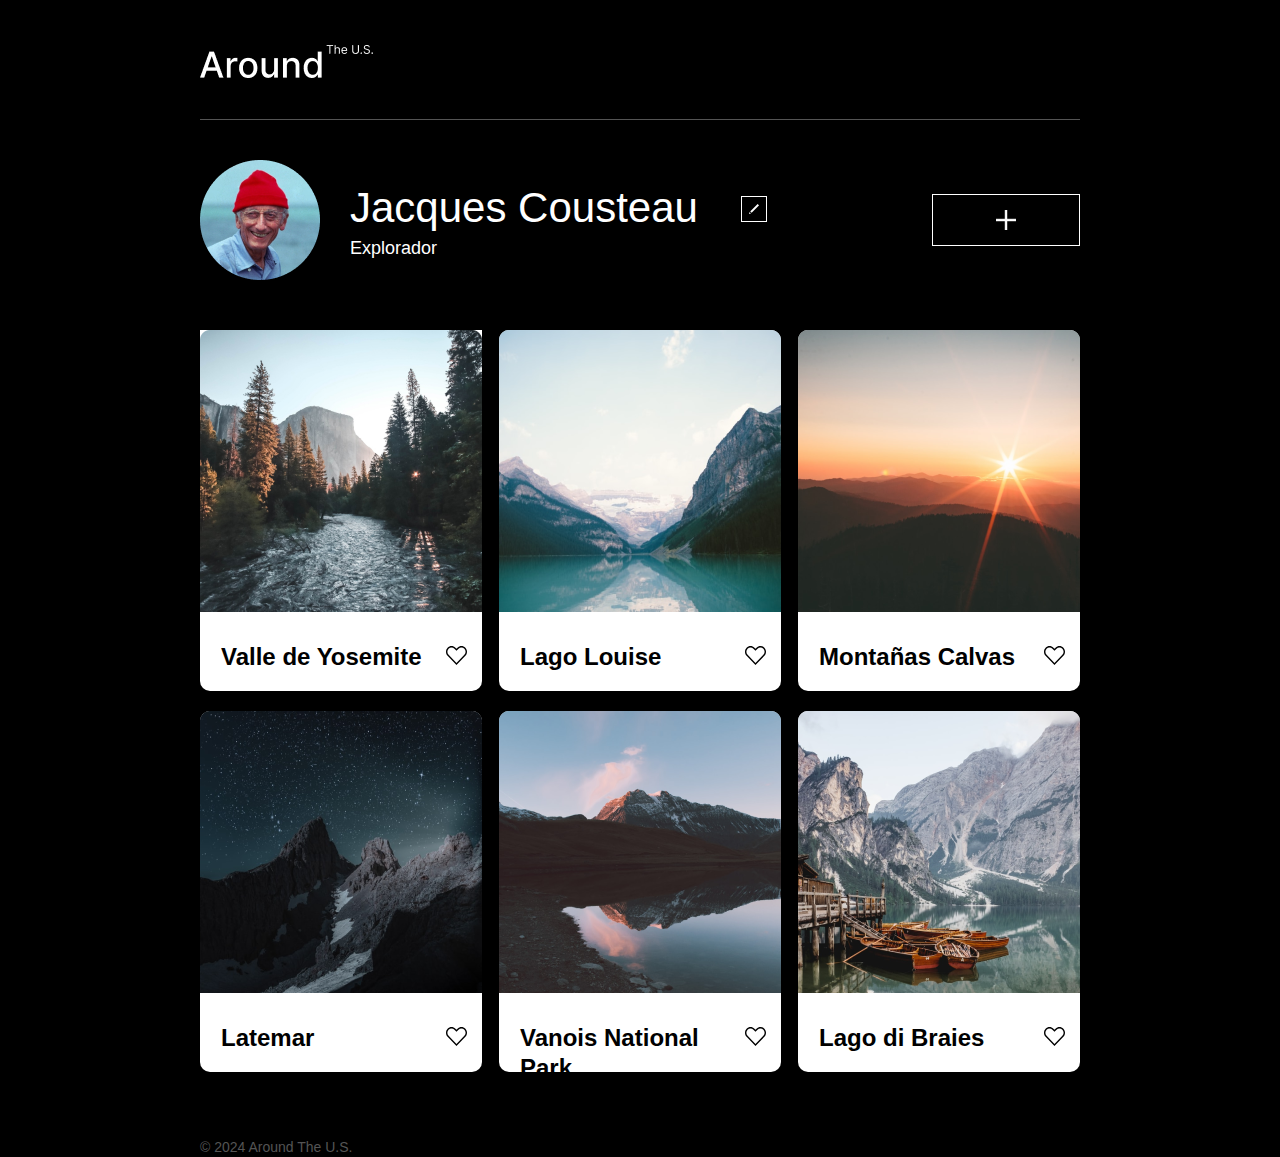
==== index.html @ 4e61b041 "Primer commit de mi proyecto Around the US" ====
<!DOCTYPE html>
<html lang="es">
  <head>
    <meta charset="UTF-8" />
    <meta name="viewport" content="width=device-width, initial-scale=1.0" />
    <title>Alrededor de los EE.UU.</title>
    <meta
      name="description"
      content="Página interactiva en la que los usuarios pueden añadir, eliminar o dar me gusta a las fotos."
    />
    <meta name="author" content="Eduardo Justo" />
    <meta
      name="keywords"
      content="html, css, javascript, fotografía, ciudades, arte, USA, landscape, like, photo"
    />
    <link rel="stylesheet" href="./pages/index.css" />
  </head>

  <body class="page">
    <div class="popup popup__container">
      <form class="popup__form form">
        <img
          class="popup__close"
          src="./images/close.svg"
          alt="ícono cerrar ventana"
        />
        <h1 class="form__title">Editar perfil</h1>
        <input
          class="form__input-name"
          type="text"
          placeholder="Nombre"
          value="Jacques Cousteau"
        />
        <input
          class="form__input-about"
          type="text"
          placeholder="Acerca de mi"
          value="Explorador"
        />
        <input type="submit" class="form__submit" value="Guardar" />
      </form>
    </div>

    <header class="header">
      <img src="./images/Title_Vector.png" alt="Logo" class="header__logo" />
    </header>

    <main class="content">
      <section class="profile">
        <img src="./images/Avatar.png" alt="Avatar" class="profile__avatar" />
        <div class="profile__info">
          <div class="profile__headline">
            <h2 class="profile__title">Jacques Cousteau</h2>
            <div class="profile__edit-button"></div>
          </div>
          <h3 class="profile__subtitle">Explorador</h3>
        </div>

        <div class="profile__add-button"></div>
      </section>

      <section class="elements">
        <div class="element">
          <img
            class="element__image"
            src="./images/Yosemite_Valley.jpg"
            alt="Valle de Yosemite"
          />
          <div class="element__footer">
            <h4 class="element__title element__block">Valle de Yosemite</h4>
            <div class="element__like"></div>
          </div>
        </div>

        <div class="element">
          <img
            class="element__image"
            src="./images/Louise.png"
            alt="Lago Louise"
          />

          <div class="element__footer">
            <h4 class="element__title block">Lago Louise</h4>
            <div class="element__like"></div>
          </div>
        </div>

        <div class="element">
          <img
            class="element__image"
            src="./images/Calvas.png"
            alt="Montañas Calvas"
          />

          <div class="element__footer">
            <h4 class="element__title block">Montañas Calvas</h4>
            <div class="element__like"></div>
          </div>
        </div>

        <div class="element">
          <img
            class="element__image"
            src="./images/Latemar.png"
            alt="imagen de Latemar"
          />
          <div class="element__footer">
            <h4 class="element__title block">Latemar</h4>
            <div class="element__like"></div>
          </div>
        </div>

        <div class="element">
          <img
            class="element__image"
            src="./images/Vanois_National.png"
            alt="Parque Nacional de Vanois"
          />

          <div class="element__footer">
            <h4 class="element__title block">Vanois National Park</h4>
            <div class="element__like"></div>
          </div>
        </div>

        <div class="element">
          <img
            class="element__image"
            src="./images/Lago_di_Braies.png"
            alt="Lago de Braies"
          />

          <div class="element__footer">
            <h4 class="element__title">Lago di Braies</h4>
            <div class="element__like"></div>
          </div>
        </div>
      </section>
    </main>

    <footer class="footer">
      <p class="footer__copyright">© 2024 Around The U.S.</p>
    </footer>

    <script src="./scripts/index.js"></script>
  </body>
</html>
---- pages/index.css ----
@import url(../vendor/normalize.css);
@import url(../blocks/page.css);
@import url(../blocks/popup.css);
@import url(../blocks/header.css);
@import url(../blocks/profile.css);
@import url(../blocks/form.css);
@import url(../blocks/elements.css);
@import url(../blocks/footer.css);
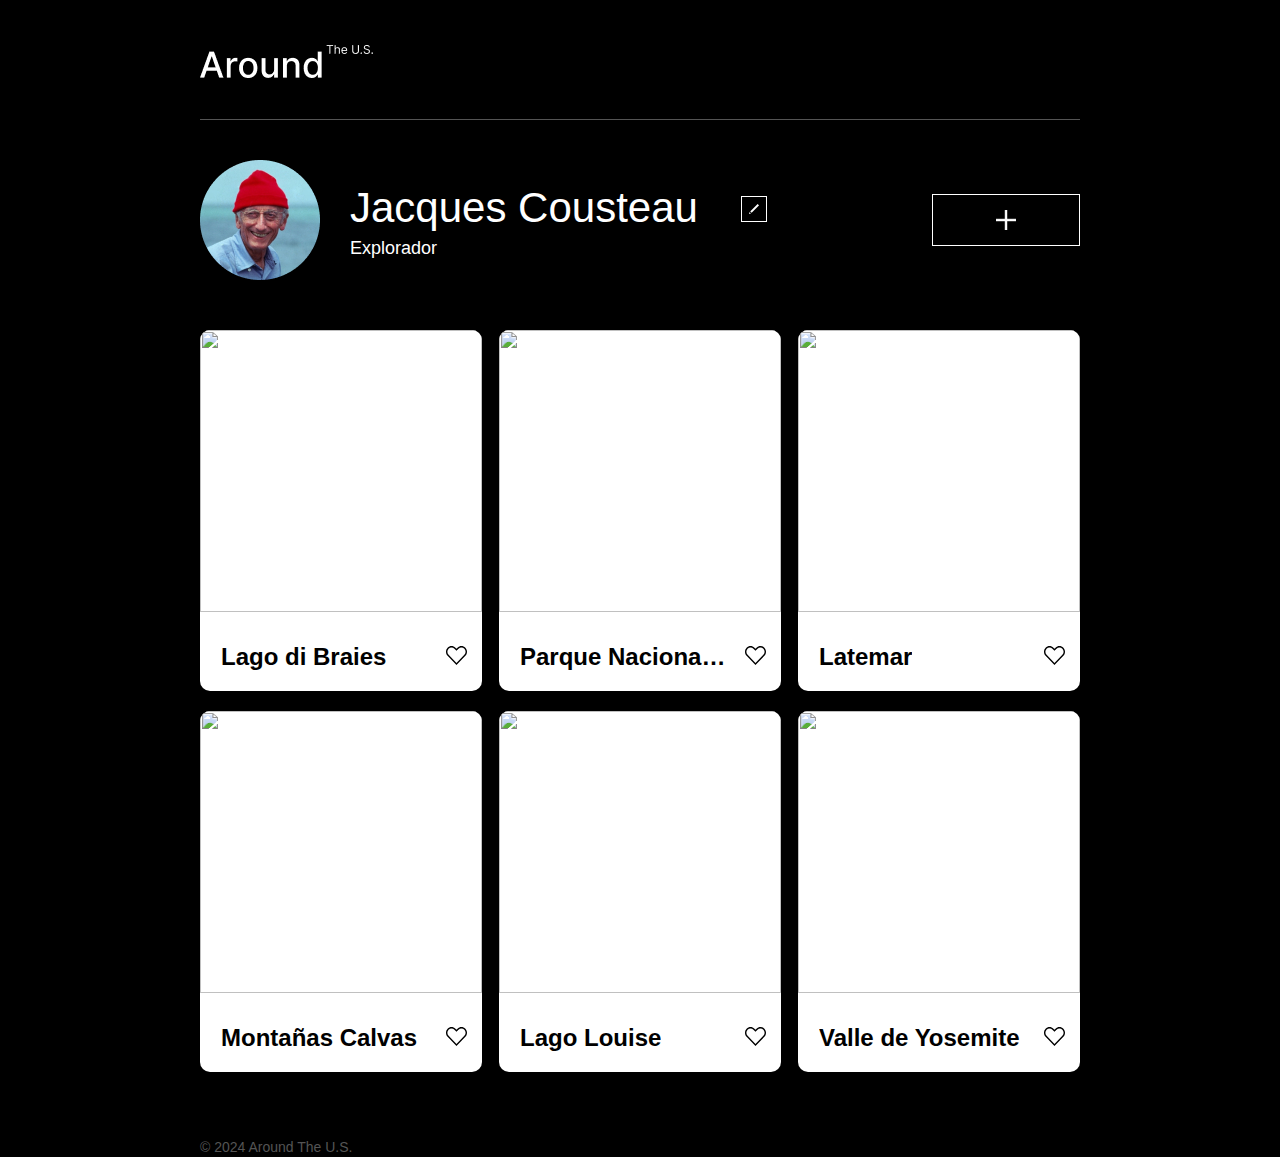
==== commit 3b1295ad: "feat: agrega popup para agregar más cartas, funcionalidad de eliminar cartas, y para poder visualiza" ====
--- a/index.html
+++ b/index.html
@@ -17,29 +17,70 @@
   </head>
 
   <body class="page">
-    <div class="popup popup__container">
-      <form class="popup__form form">
-        <img
-          class="popup__close"
-          src="./images/close.svg"
-          alt="ícono cerrar ventana"
-        />
-        <h1 class="form__title">Editar perfil</h1>
-        <input
-          class="form__input-name"
-          type="text"
-          placeholder="Nombre"
-          value="Jacques Cousteau"
-        />
-        <input
-          class="form__input-about"
-          type="text"
-          placeholder="Acerca de mi"
-          value="Explorador"
-        />
-        <input type="submit" class="form__submit" value="Guardar" />
-      </form>
-    </div>
+    <section class="popup">
+      <div class="popup__container" id="popup-profile">
+        <form class="popup__form form" id="form-profile">
+          <img
+            class="popup__close"
+            src="./images/close.svg"
+            alt="ícono cerrar ventana"
+          />
+          <h1 class="form__title">Editar perfil</h1>
+          <input
+            class="form__input-name"
+            type="text"
+            placeholder="Nombre"
+            value="Jacques Cousteau"
+          />
+          <input
+            class="form__input-about"
+            type="text"
+            placeholder="Acerca de mi"
+            value="Explorador"
+          />
+          <input type="submit" class="form__submit" value="Guardar" />
+        </form>
+      </div>
+
+      <div class="popup__container" id="popup-elements">
+        <form class="popup__form form" id="form-elements">
+          <img
+            class="popup__close"
+            src="./images/close.svg"
+            alt="ícono cerrar ventana"
+            id="close-elements"
+          />
+          <h1 class="form__title">Nuevo Lugar</h1>
+          <input
+            class="form__input-name"
+            type="text"
+            placeholder="Título"
+            id="place-name"
+          />
+          <input
+            class="form__input-about"
+            type="url"
+            placeholder="Enlace al lugar"
+            id="place-url"
+          />
+          <input type="submit" class="form__submit" value="Crear" />
+        </form>
+      </div>
+
+      <div class="popup__container" id="popup-element">
+        <div class="popup__element">
+          <img
+            class="popup__close"
+            src="./images/close.svg"
+            alt="ícono cerrar ventana"
+            id="close-element"
+          />
+
+          <img class="popup__image" src="" alt="Imagen del lugar" />
+          <h3 class="popup-element__title"></h3>
+        </div>
+      </div>
+    </section>
 
     <header class="header">
       <img src="./images/Title_Vector.png" alt="Logo" class="header__logo" />
@@ -60,81 +101,16 @@
       </section>
 
       <section class="elements">
-        <div class="element">
-          <img
-            class="element__image"
-            src="./images/Yosemite_Valley.jpg"
-            alt="Valle de Yosemite"
-          />
-          <div class="element__footer">
-            <h4 class="element__title element__block">Valle de Yosemite</h4>
-            <div class="element__like"></div>
+        <template id="element-template">
+          <div class="element">
+            <div class="element__trash"></div>
+            <img class="element__image" src="" />
+            <div class="element__footer">
+              <h4 class="element__title element__block"></h4>
+              <div class="element__like-empty"></div>
+            </div>
           </div>
-        </div>
-
-        <div class="element">
-          <img
-            class="element__image"
-            src="./images/Louise.png"
-            alt="Lago Louise"
-          />
-
-          <div class="element__footer">
-            <h4 class="element__title block">Lago Louise</h4>
-            <div class="element__like"></div>
-          </div>
-        </div>
-
-        <div class="element">
-          <img
-            class="element__image"
-            src="./images/Calvas.png"
-            alt="Montañas Calvas"
-          />
-
-          <div class="element__footer">
-            <h4 class="element__title block">Montañas Calvas</h4>
-            <div class="element__like"></div>
-          </div>
-        </div>
-
-        <div class="element">
-          <img
-            class="element__image"
-            src="./images/Latemar.png"
-            alt="imagen de Latemar"
-          />
-          <div class="element__footer">
-            <h4 class="element__title block">Latemar</h4>
-            <div class="element__like"></div>
-          </div>
-        </div>
-
-        <div class="element">
-          <img
-            class="element__image"
-            src="./images/Vanois_National.png"
-            alt="Parque Nacional de Vanois"
-          />
-
-          <div class="element__footer">
-            <h4 class="element__title block">Vanois National Park</h4>
-            <div class="element__like"></div>
-          </div>
-        </div>
-
-        <div class="element">
-          <img
-            class="element__image"
-            src="./images/Lago_di_Braies.png"
-            alt="Lago de Braies"
-          />
-
-          <div class="element__footer">
-            <h4 class="element__title">Lago di Braies</h4>
-            <div class="element__like"></div>
-          </div>
-        </div>
+        </template>
       </section>
     </main>
 
